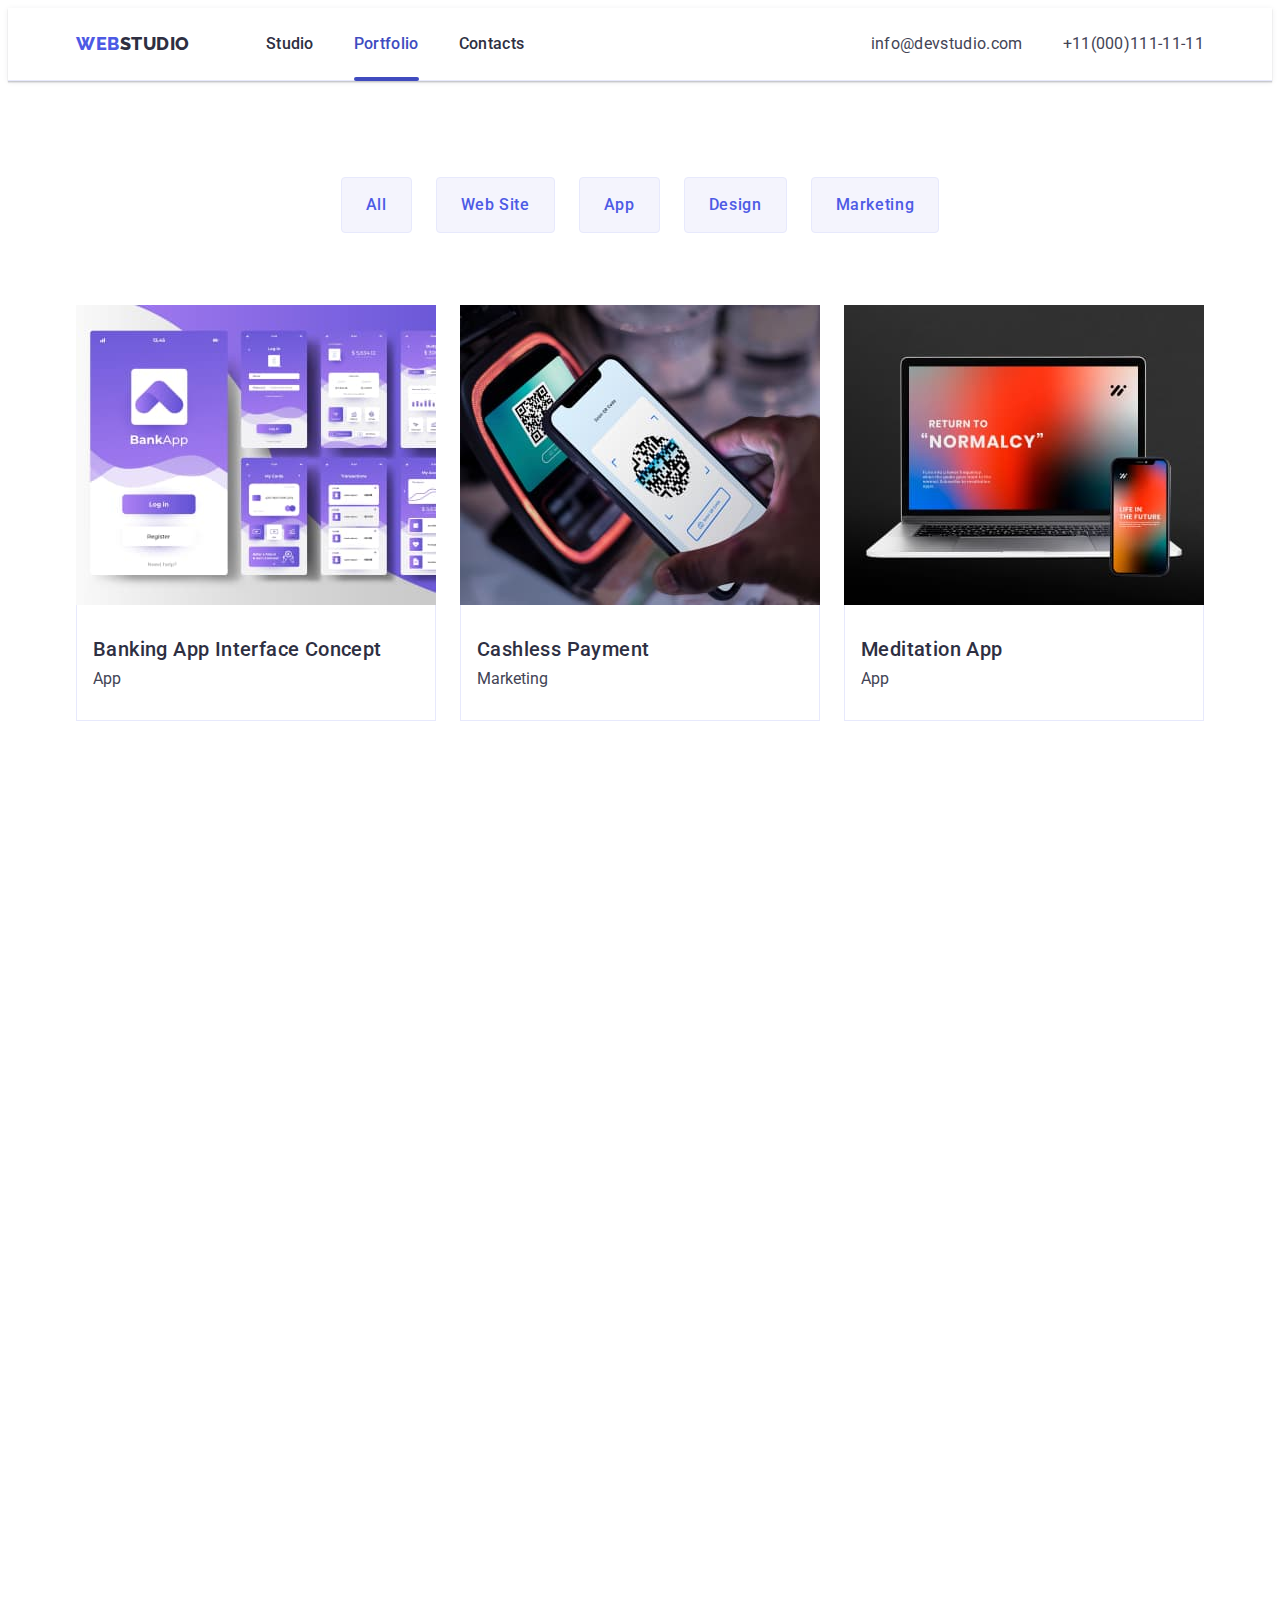
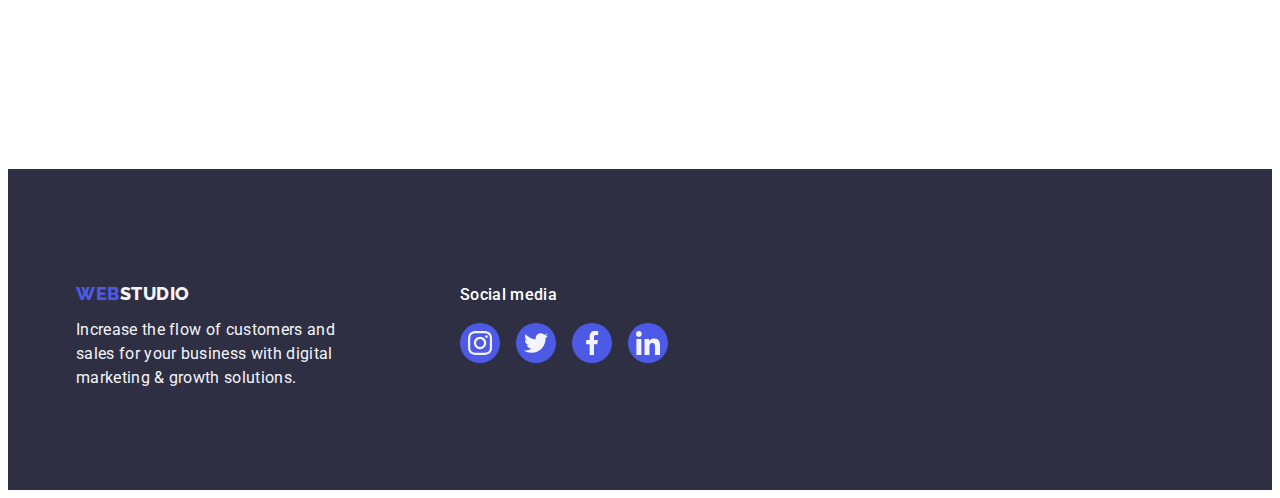
==== portfolio.html @ bbd8b568 "Commit goit-markup-hw-06 repo init" ====
<!DOCTYPE html>
<html lang="en">

<head>
    <meta charset="UTF-8">
    <meta http-equiv="X-UA-Compatible" content="IE=edge">
    <meta name="viewport" content="width=device-width, initial-scale=1.0">
    <title>Portfolio</title>
    <link rel="stylesheet" href="https://cdnjs.cloudflare.com/ajax/libs/animate.css/4.1.1/animate.min.css"
        integrity="sha512-c42qTSw/wPZ3/5LBzD+Bw5f7bSF2oxou6wEb+I/lqeaKV5FDIfMvvRp772y4jcJLKuGUOpbJMdg/BTl50fJYAw=="
        crossorigin="anonymous" referrerpolicy="no-referrer" />
    <link rel="stylesheet" href="https://cdnjs.cloudflare.com/ajax/libs/modern-normalize/2.0.0/modern-normalize.min.css"
        integrity="sha512-4xo8blKMVCiXpTaLzQSLSw3KFOVPWhm/TRtuPVc4WG6kUgjH6J03IBuG7JZPkcWMxJ5huwaBpOpnwYElP/m6wg=="
        crossorigin="anonymous" referrerpolicy="no-referrer" />
    <link rel="stylesheet" href="./css/styles.css">
    <link rel="preconnect" href="https://fonts.googleapis.com">
    <link rel="preconnect" href="https://fonts.gstatic.com" crossorigin>
    <link href="https://fonts.googleapis.com/css2?family=Raleway:wght@800&family=Roboto:wght@400;500;700&display=swap"
        rel="stylesheet">
    <link rel="stylesheet" href="https://unpkg.com/aos@next/dist/aos.css" />
</head>

<body>

    <!-- !=============================== 
        HEADER
    !----------------------------------->
    <header class="header">

        <!-- DIV: Flex container 
        todo !-------------------------------->
        <div class="container header-container">

            <!-- LIST: Navigation -->
            <nav class="nav">

                <!-- ? Logo _> Brand -->
                <a class="nav-logo link" href="./index.html" target="_blank" title="WebStudio"><span
                        class="logo animate__animated animate__zoomInLeft">Web</span>Studio</a>

                <!-- ? Pagination list -->
                <ul class="nav-list list">

                    <li class="nav-item"><a class="nav-link link" href="./index.html" target="blank"
                            title="Studio">Studio</a>
                    </li>

                    <li class="nav-item"><a class="nav-link link current" href="./portfolio.html" target="_blank"
                            title="Portfolio">Portfolio</a>
                    </li>

                    <li class="nav-item"><a class="nav-link link" href="./contacts.html" target="_blank"
                            title="Contacts">Contacts</a>
                    </li>
                </ul>

            </nav>

            <!-- LIST: Address -->
            <address class="address">
                <ul class="address-list list">

                    <li class="address-item"><a class="address-link link" href="mailto:info@devstudio.com"
                            title="Email">info@devstudio.com</a>
                    </li>

                    <li class="address-item"><a class="address-link link" href="tel:+110001111111"
                            title="Phone number">+11(000)111-11-11</a>
                    </li>
                </ul>
            </address>

        </div>

    </header>

    <!-- !===============================
        MAIN
    !----------------------------------->
    <main class="main">

        <!-- SECTION: Projects -->
        <section class="section projects">

            <!-- DIV: Flex container  
            todo: !------------------------------->
            <div class="projects-container container">

                <h1 class="projects-title visually-hidden">Projects</h1>

                <!-- LIST: Buttons list -->
                <ul class="projects-btn-list list">

                    <!-- ITEM: Button -->
                    <li class="projects-item-btn">
                        <button class="projects-btn btn" type="button"><span>All</span></button>
                    </li>

                    <!-- ITEM: Button -->
                    <li class="projects-item-btn">
                        <button class="projects-btn btn" type="button"><span>Web Site</span></button>
                    </li>

                    <!-- ITEM: Button -->
                    <li class="projects-item-btn">
                        <button class="projects-btn btn" type="button"><span>App</span></button>
                    </li>

                    <!-- ITEM: Button -->
                    <li class="projects-item-btn">
                        <button class="projects-btn btn" type="button"><span>Design</span></button>
                    </li>

                    <!-- ITEM: Button -->
                    <li class="projects-item-btn">
                        <button class="projects-btn btn" type="button"><span>Marketing</span></button>
                    </li>
                </ul>

                <!-- LIST: Cards list -->
                <ul class="projects-list list">
                    <!-- ITEM: Card -->
                    <li class="projects-list-item" data-aos="zoom-in">
                        <a class="projects-item-link link" href="">
                            <div class="projects-cover-wrap">
                                <img class="projects-cover-img" src="./images/porfolio/porfolio-img-1.jpg"
                                    alt="Examples of app pages" width="360" height="360">
                                <p class="projects-cover-text">14 Stylish and User-Friendly App Design Concepts ·
                                    Task
                                    Manager App · Calorie Tracker App · Exotic Fruit Ecommerce App · Cloud Storage
                                    App
                                </p>
                            </div>
                            <div class="projects-item-desc">
                                <h2 class="projects-item-title">Banking App Interface Concept</h2>
                                <p class="projects-item-text item-text">App</p>
                            </div>
                        </a>
                    </li>
                    <!-- ITEM: Card -->
                    <li class="projects-list-item" data-aos="zoom-in">
                        <a class="projects-item-link link" href="">
                            <div class="projects-cover-wrap">
                                <img class="projects-cover-img" src="./images/porfolio/porfolio-img-2.jpg"
                                    alt="Smartphone scans the QR-code" width="360" height="360">
                                <p class="projects-cover-text">14 Stylish and User-Friendly App Design Concepts · Task
                                    Manager App · Calorie Tracker App · Exotic Fruit Ecommerce App · Cloud Storage App
                                </p>
                            </div>
                            <div class="projects-item-desc">
                                <h2 class="projects-item-title">Cashless Payment</h2>
                                <p class="projects-item-text">Marketing</p>
                            </div>
                        </a>
                    </li>
                    <!-- ITEM: Card -->
                    <li class="projects-list-item" data-aos="zoom-in">
                        <a class="projects-item-link link" href="">
                            <div class="projects-cover-wrap">
                                <img class="projects-cover-img" src="./images/porfolio/porfolio-img-3.jpg"
                                    alt="Laptop and smartphone in the front" width="360" height="360">
                                <p class="projects-cover-text">14 Stylish and User-Friendly App Design Concepts · Task
                                    Manager App · Calorie Tracker App · Exotic Fruit Ecommerce App · Cloud Storage App
                                </p>
                            </div>
                            <div class="projects-item-desc">
                                <h2 class="projects-item-title">Meditation App</h2>
                                <p class="projects-item-text">App</p>
                            </div>
                        </a>
                    </li>
                    <!-- ITEM: Card -->
                    <li class="projects-list-item" data-aos="zoom-in">
                        <a class="projects-item-link link" href="">
                            <div class="projects-cover-wrap">
                                <img class="projects-cover-img" src="./images/porfolio/porfolio-img-4.jpg"
                                    alt="Man driving a taxi" width="360" height="360">
                                <p class="projects-cover-text">14 Stylish and User-Friendly App Design Concepts · Task
                                    Manager App · Calorie Tracker App · Exotic Fruit Ecommerce App · Cloud Storage App
                                </p>
                            </div>
                            <div class="projects-item-desc">
                                <h2 class="projects-item-title">Taxi Service</h2>
                                <p class="projects-item-text">Marketing</p>
                            </div>
                        </a>
                    </li>
                    <!-- ITEM: Card -->
                    <li class="projects-list-item" data-aos="zoom-in">
                        <a class="projects-item-link link" href="">
                            <div class="projects-cover-wrap">
                                <img class="projects-cover-img" src="./images/porfolio/porfolio-img-5.jpg"
                                    alt="Screen Illustrations from smartphone" width="360" height="360">
                                <p class="projects-cover-text">14 Stylish and User-Friendly App Design Concepts · Task
                                    Manager App · Calorie Tracker App · Exotic Fruit Ecommerce App · Cloud Storage App
                                </p>
                            </div>
                            <div class="projects-item-desc">
                                <h2 class="projects-item-title">Screen Illustrations</h2>
                                <p class="projects-item-text">Design</p>
                            </div>
                        </a>
                    </li>
                    <!-- ITEM: Card -->
                    <li class="projects-list-item" data-aos="zoom-in">
                        <a class="projects-item-link link" href="">
                            <div class="projects-cover-wrap">
                                <img class="projects-cover-img" src="./images/porfolio/porfolio-img-6.jpg"
                                    alt="Woman look at the smartphone" width="360" height="360">
                                <p class="projects-cover-text">14 Stylish and User-Friendly App Design Concepts · Task
                                    Manager App · Calorie Tracker App · Exotic Fruit Ecommerce App · Cloud Storage App
                                </p>
                            </div>
                            <div class="projects-item-desc">
                                <h2 class="projects-item-title">Online Courses</h2>
                                <p class="projects-item-text">Marketing</p>
                            </div>
                        </a>
                    </li>
                    <!-- ITEM: Card -->
                    <li class="projects-list-item" data-aos="zoom-in">
                        <a class="projects-item-link link" href="">
                            <div class="projects-cover-wrap">
                                <img class="projects-cover-img" src="./images/porfolio/porfolio-img-7.jpg"
                                    alt="Instagram stories pages" width="360" height="360">
                                <p class="projects-cover-text">14 Stylish and User-Friendly App Design Concepts · Task
                                    Manager App · Calorie Tracker App · Exotic Fruit Ecommerce App · Cloud Storage App
                                </p>
                            </div>
                            <div class="projects-item-desc">
                                <h2 class="projects-item-title">Instagram Stories Concept</h2>
                                <p class="projects-item-text">Design</p>
                            </div>
                        </a>
                    </li>
                    <!-- ITEM: Card -->
                    <li class="projects-list-item" data-aos="zoom-in">
                        <a class="projects-item-link link" href="">
                            <div class="projects-cover-wrap">
                                <img class="projects-cover-img" src="./images/porfolio/porfolio-img-8.jpg"
                                    alt="Woman carries a bag with organic food" width="360" height="360">
                                <p class="projects-cover-text">14 Stylish and User-Friendly App Design Concepts · Task
                                    Manager App · Calorie Tracker App · Exotic Fruit Ecommerce App · Cloud Storage App
                                </p>
                            </div>
                            <div class="projects-item-desc">
                                <h2 class="projects-item-title">Organic Food</h2>
                                <p class="projects-item-text">Web Site</p>
                            </div>
                        </a>
                    </li>
                    <!-- ITEM: Card -->
                    <li class="projects-list-item" data-aos="zoom-in">
                        <a class="projects-item-link link" href="">
                            <div class="projects-cover-wrap">
                                <img class="projects-cover-img" src="./images/porfolio/porfolio-img-9.jpg"
                                    alt="Barista prepares cup of coffee" width="360" height="360">
                                <p class="projects-cover-text">14 Stylish and User-Friendly App Design Concepts · Task
                                    Manager App · Calorie Tracker App · Exotic Fruit Ecommerce App · Cloud Storage App
                                </p>
                            </div>
                            <div class="projects-item-desc">
                                <h2 class="projects-item-title">Fresh Coffee</h2>
                                <p class="projects-item-text">Web Site</p>
                            </div>
                        </a>
                    </li>
                </ul>
            </div>
        </section>

    </main>

    <!-- !===============================
        FOOTER
    !----------------------------------->
    <footer class="footer">

        <!-- DIV: Flex container 
        todo !-------------------------------->
        <div class="container footer-container">

            <div class="footer-slogan">

                <a class="footer-slogan-logo link" href="./index.html" target="_blank" title="WebStudio">
                    <span class="logo">Web</span>Studio
                </a>

                <p class="footer-slogan-text">
                    Increase the flow of customers and sales for your business with digital
                    marketing & growth solutions.
                </p>
            </div>

            <div class="footer-socials">
                <p class="footer-socials-text">Social media</p>

                <!-- LIST: Social Icons list  -->
                <ul class="footer-socials-list list">

                    <!-- ITEM: Social Icon link -->
                    <li class="footer-socials-item">
                        <a href="" class="footer-socials-link link" target="_blank" rel="noopener noreferrer nofollow">
                            <svg class="footer-socials-icon" width="24" height="24">
                                <use href="./images/icons.svg#icon-instagram"></use>
                            </svg>
                        </a>
                    </li>

                    <!-- ITEM: Social Icon link -->
                    <li class="footer-socials-item">
                        <a href="" class="footer-socials-link link" target="_blank" rel="noopener noreferrer nofollow">
                            <svg class="footer-socials-icon" width="24" height="24">
                                <use href="./images/icons.svg#icon-twitter"></use>
                            </svg>
                        </a>
                    </li>

                    <!-- ITEM: Social Icon link -->
                    <li class="footer-socials-item">
                        <a href="" class="footer-socials-link link" target="_blank" rel="noopener noreferrer nofollow">
                            <svg class="footer-socials-icon" width="24" height="24">
                                <use href="./images/icons.svg#icon-facebook"></use>
                            </svg>
                        </a>
                    </li>

                    <!-- ITEM: Social Icon link -->
                    <li class="footer-socials-item">
                        <a href="" class="footer-socials-link link" target="_blank" rel="noopener noreferrer nofollow">
                            <svg class="footer-socials-icon" width="24" height="24">
                                <use href="./images/icons.svg#icon-linkedin"></use>
                            </svg>
                        </a>
                    </li>
                </ul>
            </div>

        </div>

    </footer>

    <script src="https://unpkg.com/aos@next/dist/aos.js"></script>
    <script>
        AOS.init({
            mirror: true
        });
    </script>
</body>

</html>
---- css/styles.css ----
:root {
  /* ? +++++++++++++++++++++++++++++
     ! CUSTOM PROPERTIES
    ? ++++++++++++++++++++++++++++ */

  /* ? ITEM: 
  /* ! logo color  */
  --brand-logo-color: #4d5ae5;

  /* todo:
  /** headings, text & link colors  */
  --c-body-text: #434455;
  --c-header-text: #2e2f42;
  --c-footer-slogan-text: #f4f4fd;
  --c-main-titles: #fff;
  --c-headings: #2e2f42;
  --c-links: #2e2f42;
  --c-links-hov: #404bbf;
  --c-team-soc-link: #fff;
  --c-team-soc-icon: #f4f4fd;
  --c-footer-social-link: #f4f4fd;
  --c-customers-link: #8E8F99;
  --c-customers-link-hov: #404bbf;
  --c-projects-cover-text: #f4f4fd;

  /*  todo:
  /** backgroud colors  */
  --c-backdrop-bg: rgba(46, 47, 66, 0.4);
  --c-modal-box-bg: #fcfcfc;
  --c-hero-bg: #2e2f42;
  --c-footer-bg: #2e2f42;
  --c-features-item-img-bg: #f4f4fd;
  --c-team-bg: #f4f4fd;
  --c-team-item-bg: #fff;
  --c-team-item-link-bg-hov: #404bbf;
  --c-team-soc-link-bg: #4d5ae5;
  --c-footer-social-link-bg: #4d5ae5;
  --c-footer-social-link-bg-hov: #31d0aa;
  --c-portfolio-projects-item-bg: #fff;
  --c-projects-cover-text-bg: #4d5ae5;

  /*  todo:
  /** button colors : text, bg & borders */
  --c-close-btn-icon: #2e2f42;
  --c-close-btn-icon-hov: #fff;
  --c-modal-close-btn-bg: #e7e9fc;
  --c-modal-close-btn-bg-hov: #404bbf;
  --c-header-border: #e7e9fc;
  --c-main-btn-font: #fff;
  --c-about-item-border: #E7E9FC;
  --c-customers-item-border: #8E8F99;
  --c-customers-link-border-hov: #404bbf;
  --c-studio-btn-bg: #4d5ae5;
  --c-studio-btn-bg-hov: #404bbf;
  --c-portfolio-btn-font: #4d5ae5;
  --c-portfolio-btn-bg: #f4f4fd;
  --c-portfolio-btn-bg-hov: #404bbf;
  --c-portfolio-item-border: #e7e9fc;
}

/* ? ++++++++++++++++++++++++++++
   ! COMMON PROPERTIES
  ? ++++++++++++++++++++++++++++ */

body {
  font-family: "Roboto", sans-serif;
  color: var(--c-body-text);
}

/* todo: reset default browser styles
? smth like normalize.css */
*,
*::before,
*::after {
  box-sizing: border-box;
}

p,
h1,
h2,
h3,
h4,
h5,
h6 {
  margin: 0;
}

ul,
ol {
  padding: 0;
  margin: 0;
}

img {
  display: block;
  height: auto;
  max-width: 100%;
}

.list {
  list-style: none;
}

.link {
  text-decoration: none;
}

/* todo: to hide title elements
? css trick */
.visually-hidden {
  position: absolute;
  width: 1px;
  height: 1px;
  padding: 0;
  margin: -1px;
  overflow: hidden;
  clip: rect(0 0 0 0);
  white-space: nowrap;
  border: 0;
  clip-path: inset(100%);
}

.section {
  padding: 120px 0;
}

.container {
  display: flex;
  width: 1158px;
  padding: 0 15px;
  margin: 0 auto;
  justify-content: center;
}

.logo {
  display: inline-block;
  color: var(--brand-logo-color);
}

.btn {
  height: 56px;
  min-width: 169px;
  padding: 16px 32px;
  font-family: inherit;
  font-size: 16px;
  font-weight: 500;
  line-height: 1.5;
  letter-spacing: 0.04em;
  cursor: pointer;
  border-radius: 4px;
}

/* todo: titels
! refact [those classes have got the same properties] */
.features-item-title,
.team-item-title,
.projects-item-title {
  margin-bottom: 8px;
  font-size: 20px;
  font-weight: 500;
  line-height: 1.2;
  letter-spacing: 0.02em;
  color: var(--c-headings);
}

/* todo: link & text
! refact [those classes have got the same properties] */
.nav-link,
.address-link,
.features-item-text,
.team-item-text,
.projects-cover-text,
.project-item-text,
.footer-slogan-text,
.footer-socials-text {
  font-size: 16px;
  line-height: 1.5;
  letter-spacing: 0.02em;
}

/* ! +++++++++++++++++++++++++++++
    HEADER: STUDIO Page
  ! ++++++++++++++++++++++++++++ */

.header {
  border-bottom: 1px solid var(--c-header-border);
  box-shadow:
    0px 2px 1px rgba(46, 47, 66, 0.08),
    0px 1px 1px rgba(46, 47, 66, 0.16),
    0px 1px 6px rgba(46, 47, 66, 0.08);
}

.header-container {
  display: flex;
  align-items: center;
  justify-content: space-between;
}

/* LIST: Navigation */

.nav {
  display: flex;
  align-items: center;
}

/* todo: logo
! refact [.footer-slogan-text has the same properies] */
.nav-logo,
.footer-slogan-logo {
  display: block;
  padding: 24px 0;
  font-family: "Raleway";
  font-size: 18px;
  font-weight: 800;
  line-height: 1.17px;
  letter-spacing: 0.03em;
  text-transform: uppercase;
}

.nav-logo {
  margin-right: 76px;
  color: var(--c-header-text);
}

.nav-list {
  display: flex;
  gap: 40px;
}

.nav-link {
  position: relative;
  display: block;
  padding: 24px 0;
  font-weight: 500;
  color: var(--c-links);
  transition: color 250ms cubic-bezier(0.4, 0, 0.2, 1);
}

.nav-link::after {
  position: absolute;
  bottom: 0;
  bottom: -1px;
  left: 0;
  width: 100%;
  height: 4px;
  background-color: var(--c-links-hov);
  border-radius: 2px;
  content: "";
  opacity: 0;
}

.nav-link.current::after {
  opacity: 1;
  animation: enphasisDropDown 250ms ease-in-out;
}

.nav-link.current:hover::after,
.nav-link.current:focus::after {
  opacity: 1;
}

.nav-link:hover,
.nav-link:focus,
.nav-link.current {
  color: var(--c-links-hov);
}

@keyframes enphasisDropDown {
  0% {
    opacity: 0;
    transform: translateY(-24px) scale(0);
  }

  33% {
    opacity: 0.33;
    transform: translateY(-16px) scale(.25);
  }

  66% {
    opacity: 0.66;
    transform: translateY(-8px) scale(.75);
  }

  100% {
    transform: translateY(0) scale(1);
  }
}

/* LIST: Address */

.address {
  margin-left: auto;
}

.address-list {
  display: flex;
  font-style: normal;
  gap: 40px;
}

.address-link {
  display: block;
  padding: 24px 0;
  color: var(--c-body-text);
  transition: color 250ms cubic-bezier(0.4, 0, 0.2, 1);
}

.address-link[title="Email"]:hover,
.address-link[title="Email"]:focus {
  color: var(--c-links-hov);
}

/* ! +++++++++++++++++++++++++++++
    MAIN: STUDIO Page
  ! ++++++++++++++++++++++++++++ */

/* SECTION: Hero */

.hero {
  max-width: 1440px;
  padding: 188px 0;
  margin: 0 auto;
  background-color: var(--c-hero-bg);
  background-image:
    linear-gradient(rgba(46, 47, 66, 0.7), rgba(46, 47, 66, 0.7)),
    url(../images/studio/hero-bg.jpg);
  background-position: center;
  background-repeat: no-repeat;
  background-size: cover;
}

.hero-container {
  display: flex;
  align-items: center;
  flex-direction: column;
}

.hero-title {
  max-width: 496px;
  margin-bottom: 48px;
  font-size: 56px;
  font-weight: 700;
  line-height: 1.07;
  letter-spacing: 0.02em;
  color: var(--c-main-titles);
}

.hero-btn {
  color: var(--c-main-btn-font);
  background-color: var(--c-studio-btn-bg);
  border: none;
  box-shadow: 0 4px 4px rgba(0, 0, 0, 0.15);
  transition: background-color 250ms cubic-bezier(0.4, 0, 0.2, 1);
}

.hero-btn:hover,
.hero-btn:focus {
  background-color: var(--c-studio-btn-bg-hov);
}

/* SECTION: Features */

.features-list {
  display: flex;
  gap: 24px;
}

.features-item {
  width: calc((100% - 3 * 24px) / 4);
}

.features-item-img {
  display: flex;
  height: 112px;
  margin-bottom: 8px;
  background-color: var(--c-features-item-img-bg);
  border-radius: 4px;
  justify-content: center;
  align-items: center;
}

.features-item-icon {
  width: auto;
  height: auto;
}

/* SECTION: About */

.about {
  padding-top: 0;
}

.about-container {
  display: flex;
  flex-direction: column;
}

/* todo: refact
! [.team-title has the same properies] */

.about-item {
  border: 1px solid var(--c-about-item-border);
}

.about-title,
.team-title {
  margin-bottom: 72px;
  font-size: 36px;
  line-height: 1.11;
  letter-spacing: 0.02em;
  color: var(--c-headings);
  text-align: center;
  text-transform: capitalize;
}

.about-list {
  display: flex;
  gap: 24px;
}

/* SECTION Team */

.team {
  background-color: var(--c-team-bg);
}

.team-container {
  display: flex;
  flex-direction: column;
  flex-wrap: nowrap;
}

.team-list {
  display: flex;
  flex-direction: row;
  gap: 24px;
}

.team-item {
  width: calc((100% - 3 * 24px) / 4);
  text-align: center;
  background-color: var(--c-team-item-bg);
  border-radius: 0 0 4px 4px;
  box-shadow:
    0px 1px 6px rgba(46, 47, 66, 0.08),
    0px 1px 1px rgba(46, 47, 66, 0.16),
    0px 2px 1px rgba(46, 47, 66, 0.08);
  transition: box-shadow 250ms cubic-bezier(0.4, 0, 0.2, 1);
}

.team-item-desc {
  padding: 32px 16px;
}

.team-item-text {
  margin-bottom: 8px;
}

.team-soc-list {
  display: flex;
  gap: 24px;
  justify-content: center;
}

.team-soc-item {
  width: 40px;
  height: 40px;
}

.team-soc-link {
  display: flex;
  width: 100%;
  height: 100%;
  color: var(--c-team-soc-link);
  background-color: var(--c-team-soc-link-bg);
  border-radius: 50%;
  transition: background-color 250ms cubic-bezier(0.4, 0, 0.2, 1);
  align-items: center;
  justify-content: center;
}

.team-item:hover {
  box-shadow:
    0 2px 2px rgba(0, 0, 0, 0.034),
    0 7px 5px rgba(0, 0, 0, 0.048),
    0 12px 10px rgba(0, 0, 0, 0.06),
    0 22px 18px rgba(0, 0, 0, 0.072);
  transition: box-shadow 250ms cubic-bezier(0.4, 0, 0.2, 1);
}

.team-item:hover .team-soc-link {
  background-color: var(--c-team-item-link-bg-hov);
}

.team-soc-link:focus {
  background-color: var(--c-team-item-link-bg-hov);
}

.team-soc-icon {
  transition: transform 250ms cubic-bezier(0.4, 0, 0.2, 1);
  fill: var(--c-team-soc-icon);
}

.team-soc-link:hover .team-soc-icon {
  transform: scale(1.38);
}

/* SECTION Customers */

.customers-container {
  display: flex;
  flex-direction: column;
  flex-wrap: nowrap;
}

.customers-title {
  margin-bottom: 72px;
  font-size: 36px;
  line-height: 1.11;
  letter-spacing: 0.02em;
  color: var(--c-header-text);
  text-align: center;
  text-transform: capitalize;
}

.customers-list {
  display: flex;
  flex-direction: row;
  gap: 24px;
  justify-content: center;
}

.customers-item {
  width: calc((100% - 120px) / 6);
  height: 88px;
}

.customers-link {
  display: flex;
  width: 100%;
  height: 100%;
  padding: 16px 32px;
  color: var(--c-customers-link);
  border: 1px solid var(--c-customers-item-border);
  border-radius: 4px;
  transition:
    color 250ms cubic-bezier(0.4, 0, 0.2, 1),
    border-color 250ms cubic-bezier(0.4, 0, 0.2, 1);
  align-items: center;
  justify-content: center;
}

.customers-link {
  transition: transform 250ms cubic-bezier(0.4, 0, 0.2, 1);
}

.customers-link:hover,
.customers-link:focus {
  color: var(--c-customers-link-hov);
  border-color: var(--c-customers-link-border-hov);
  transform: scale(1.23);
}

.customers-link-icon {
  transition: fill 250ms cubic-bezier(0.4, 0, 0.2, 1);
  fill: currentColor;
}

.customers-link:hover .customers-link-icon,
.customers-link:focus .customers-link-icon {
  fill: currentColor;
}

/* ! +++++++++++++++++++++++++++++
    FOOTER: STUDIO Page
  ! ++++++++++++++++++++++++++++ */

.footer {
  padding: 100px 0;
  background-color: var(--c-footer-bg);
}

.footer-slogan {
  margin-right: 120px;
}

.footer-container {
  display: flex;
  flex-direction: row;
  justify-content: flex-start;
  flex-wrap: nowrap;
  align-content: flex-start;
  align-items: baseline;
}

.footer-slogan-logo,
.footer-slogan-text {
  color: var(--c-footer-slogan-text);
}

.footer-slogan-text {
  display: inline-block;
}

.footer-slogan-text {
  max-width: 264px;
}

.footer-socials {
  display: flex;
  flex-direction: column;
}

.footer-socials-text {
  margin-bottom: 16px;
  font-weight: 500;
  color: var(--c-main-titles);
}

.footer-socials-list {
  display: flex;
  flex-direction: row;
  gap: 16px;
}

.footer-socials-item {
  width: 40px;
  height: 40px;
}

.footer-socials-link {
  display: flex;
  width: 100%;
  height: 100%;
  color: var(--c-footer-socials-link);
  background-color: var(--c-footer-social-link-bg);
  border-radius: 50%;
  transition: background-color 250ms cubic-bezier(0.4, 0, 0.2, 1);
  align-items: center;
  justify-content: center;
}

.footer-socials-icon {
  transition: transform 250ms cubic-bezier(0.4, 0, 0.2, 1);
  fill: var(--c-footer-social-link);
}

.footer-socials-link:hover,
.footer-socials-link:focus {
  background-color: var(--c-footer-social-link-bg-hov);
}

.footer-socials-link:hover .footer-socials-icon {
  transform: scale(.8);
}

/* ! +++++++++++++++++++++++++++++
    MAIN: PORTFOLIO Page
  ! +++++++++++++++++++++++++++++ */

/* SECTION Projects */

.projects {
  padding-top: 96px;
}

.projects-container {
  flex-direction: column;
}

/* LIST: Buttons */

.projects-btn-list {
  display: flex;
  margin-bottom: 72px;
  gap: 24px;
  justify-content: center;
}

.projects-btn {
  position: relative;
  min-width: auto;
  padding: 12px 24px;
  color: var(--c-portfolio-btn-font);
  background-color: var(--c-portfolio-btn-bg);
  border: 1px solid var(--c-portfolio-item-border);
  transition:
    color 250ms cubic-bezier(0.4, 0, 0.2, 1),
    background-color 250ms cubic-bezier(0.4, 0, 0.2, 1),
    border-color 250ms cubic-bezier(0.4, 0, 0.2, 1),
    box-shadow 250ms cubic-bezier(0.4, 0, 0.2, 1);
}

.projects-btn span {
  position: relative;
  z-index: 2;
}

.projects-btn::after {
  position: absolute;
  top: 0;
  left: 0;
  width: 0;
  height: 100%;
  background-color: var(--c-portfolio-btn-bg-hov);
  border-radius: 4px;
  content: "";
  transition:
    color 250ms cubic-bezier(0.4, 0, 0.2, 1),
    background-color 250ms cubic-bezier(0.4, 0, 0.2, 1),
    box-shadow 250ms cubic-bezier(0.4, 0, 0.2, 1),
    width 250ms cubic-bezier(0.4, 0, 0.2, 1);
}

.projects-btn:hover,
.projects-btn:focus {
  color: var(--c-main-btn-font);
  background-color: var(--c-portfolio-btn-bg-hov);
  border: 1px solid transparent;
  box-shadow:
    0px 3px 1px rgba(0, 0, 0, 0.1),
    0px 2px 1px rgba(0, 0, 0, 0.08),
    0px 2px 2px rgba(0, 0, 0, 0.12);
}

.projects-btn:hover::after,
.projects-btn:focus::after {
  width: 100%;
  color: var(--c-main-btn-font);
  background-color: var(--c-portfolio-btn-bg-hov);
  border: 1px solid transparent;
  box-shadow:
    0px 3px 1px rgba(0, 0, 0, 0.1),
    0px 2px 1px rgba(0, 0, 0, 0.08),
    0px 2px 2px rgba(0, 0, 0, 0.12);
}

/* LIST: Cards */

.projects-list {
  display: flex;
  column-gap: 24px;
  flex-wrap: wrap;
  row-gap: 48px;
}

.projects-list-item {
  width: calc((100% - 48px) / 3);
}

.projects-item-link {
  display: block;
  color: var(--c-body-text);
  background-color: var(--c-portfolio-projects-item-bg);
  transition: box-shadow 250ms cubic-bezier(0.4, 0, 0.2, 1);
}

.projects-cover-wrap {
  position: relative;
  overflow: hidden;
}

.projects-cover-text {
  position: absolute;
  top: 0;
  display: block;
  height: 100%;
  padding: 40px 32px;
  color: var(--c-projects-cover-text);
  background-color: var(--c-projects-cover-text-bg);
  transform: translateY(100%);
  transition: transform 250ms cubic-bezier(0.4, 0, 0.2, 1);
}

.projects-item-link:hover .projects-cover-text,
.projects-item-link:focus .projects-cover-text {
  transform: translateY(0);
}

.projects-item-link:hover,
.projects-item-link:focus {
  box-shadow:
    0px 1px 6px rgba(46, 47, 66, 0.08),
    0px 1px 1px rgba(46, 47, 66, 0.16),
    0px 2px 1px rgba(46, 47, 66, 0.08);
}

.projects-item-desc {
  padding: 32px 16px;
  color: var(--c-body-text);
  border: 1px solid var(--c-portfolio-item-border);
  border-top: none;
}

/* ? -----------------------------
  MODAL box
  ? ---------------------------- */

.backdrop {
  position: fixed;
  top: 0;
  display: flex;
  width: 100vW;
  height: 100vH;
  cursor: not-allowed;
  background-color: var(--c-backdrop-bg);
  transition:
    opacity 250ms cubic-bezier(0.4, 0, 0.2, 1),
    visibility 250ms cubic-bezier(0.4, 0, 0.2, 1);
}

.is-hidden {
  pointer-events: none;
  opacity: 0;
  visibility: hidden;
}

.modal-box {
  position: absolute;
  top: 50%;
  left: 50%;
  width: 408px;
  min-height: 584px;
  padding: 24px;
  cursor: pointer;
  background-color: var(--c-modal-box-bg);
  border-radius: 4px;
  transform: translate(-50%, -50%) scaleY(1);
  box-shadow:
    0px 1px 1px rgba(0, 0, 0, 0.14),
    0px 1px 3px rgba(0, 0, 0, 0.12),
    0px 2px 1px rgba(0, 0, 0, 0.2);
  transition: transform 250ms cubic-bezier(0.4, 0, 0.2, 1);
}

.backdrop.is-hidden .modal-box {
  transform: translate(-50%, -50%) scaleY(0);
}

.modal-close-btn {
  position: absolute;
  top: 24px;
  right: 24px;
  display: flex;
  width: 24px;
  height: 24px;
  padding: 0;
  cursor: inherit;
  background-color: var(--c-modal-close-btn-bg);
  border: 1px solid rgba(0, 0, 0, 0.1);
  border-radius: 50%;
  transition:
    background-color 250ms cubic-bezier(0.4, 0, 0.2, 1),
    border 250ms cubic-bezier(0.4, 0, 0.2, 1);
  align-items: center;
  justify-content: center;
}

.close-btn-icon {
  width: 8px;
  height: 8px;
  transition: fill 250ms cubic-bezier(0.4, 0, 0.2, 1);
  fill: var(--c-close-btn-icon);
}

.modal-close-btn:hover,
.modal-close-btn:focus {
  background-color: var(--c-modal-close-btn-bg-hov);
  border: none;
}

.modal-close-btn:hover .close-btn-icon,
.modal-close-btn:focus .close-btn-icon {
  fill: var(--c-close-btn-icon-hov);
}
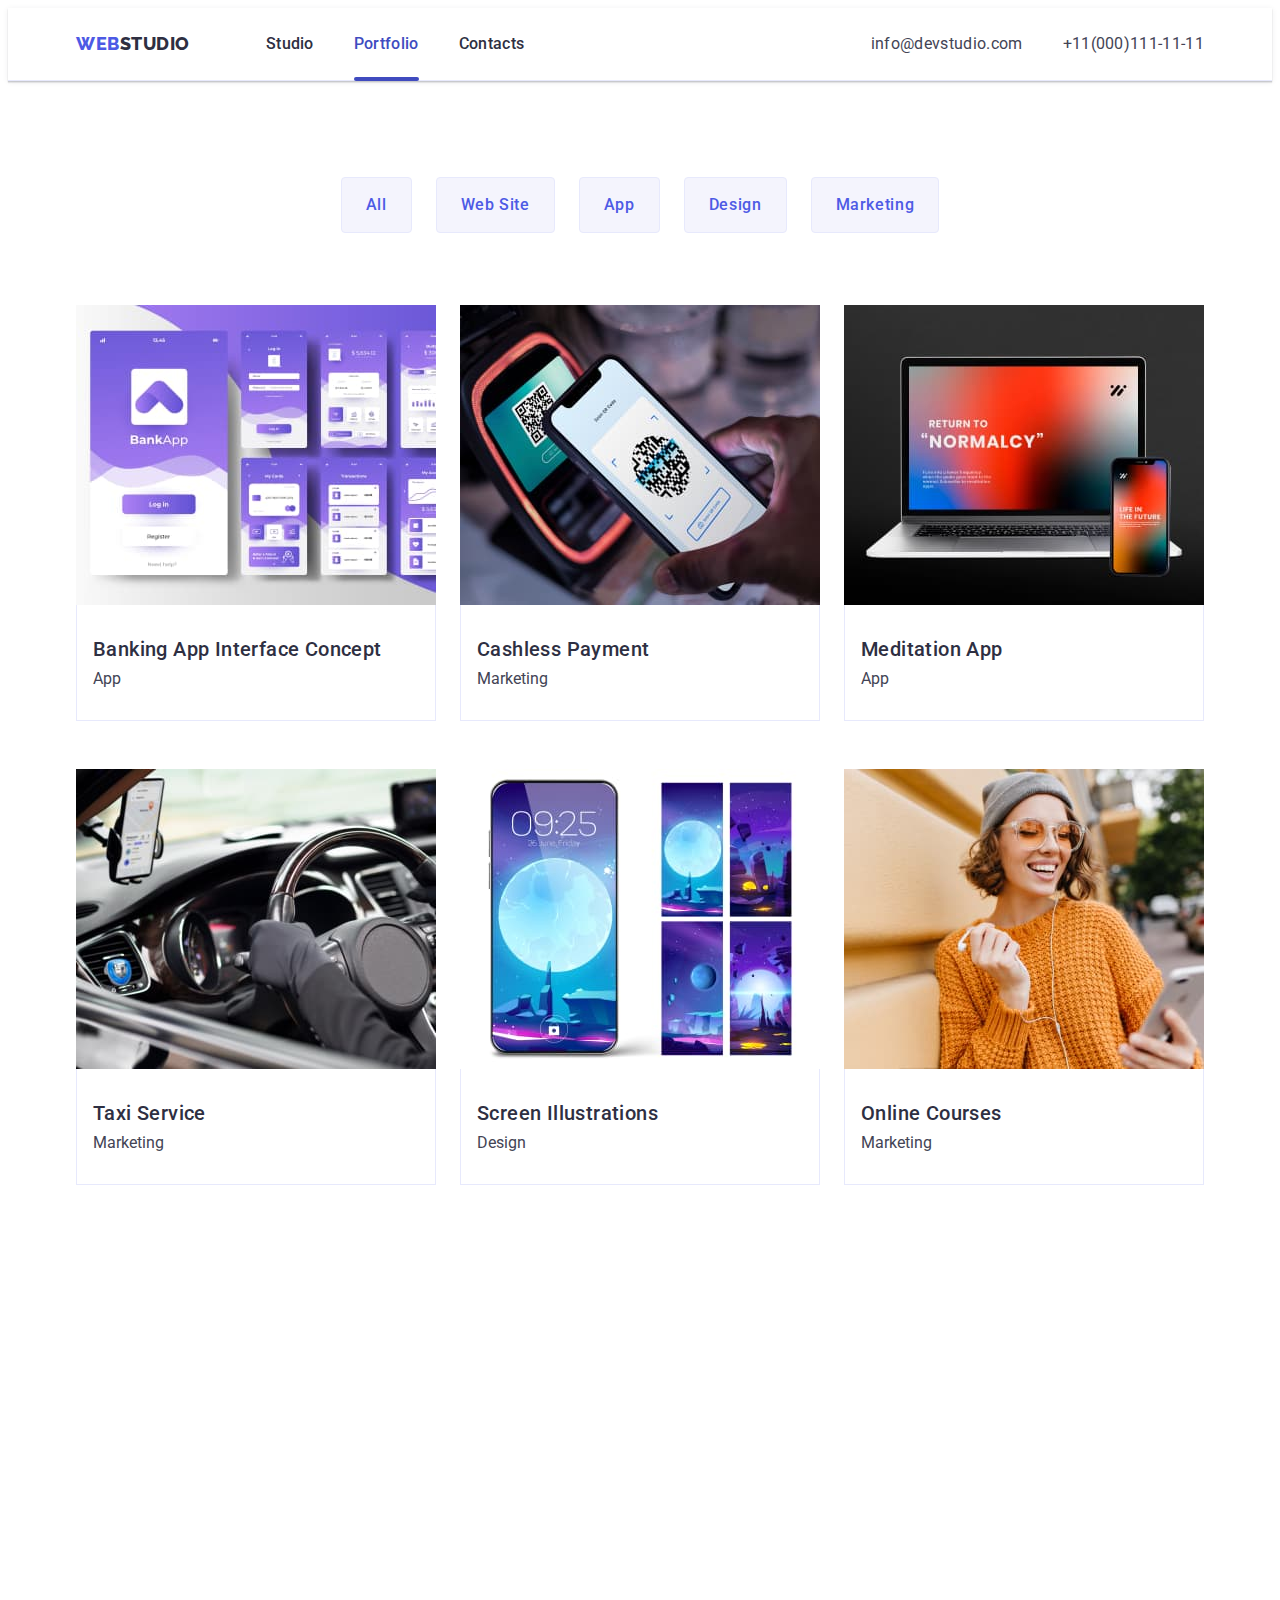
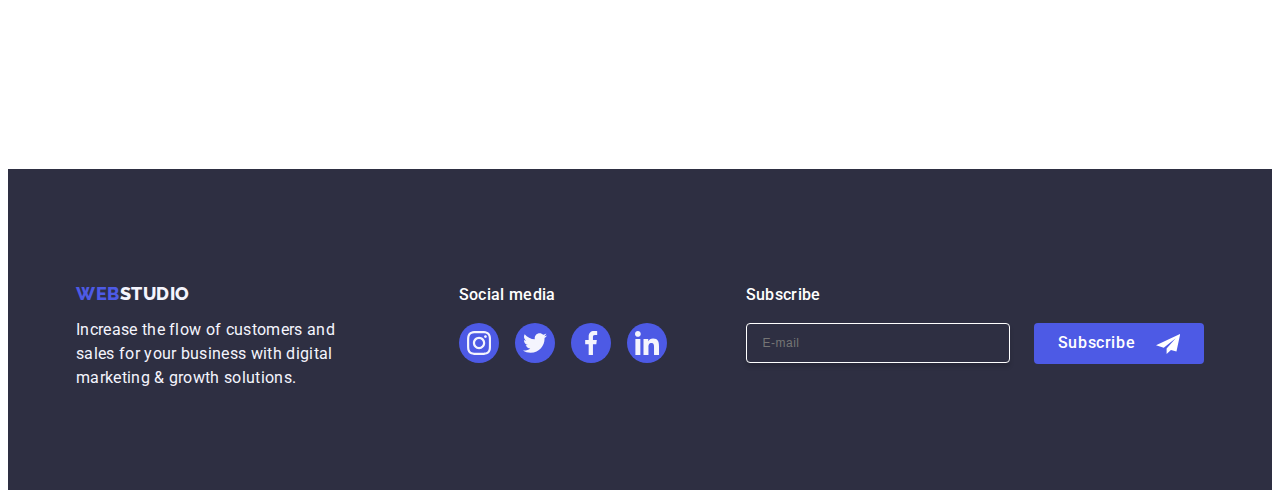
==== commit f042348e: "Commit goit-markup-hw-06 autochecking" ====
--- a/portfolio.html
+++ b/portfolio.html
@@ -293,6 +293,7 @@
             </div>
 
             <div class="footer-socials">
+
                 <p class="footer-socials-text">Social media</p>
 
                 <!-- LIST: Social Icons list  -->
@@ -334,6 +335,29 @@
                         </a>
                     </li>
                 </ul>
+            </div>
+
+            <!-- FORM Modal-->
+            <div class="footer-form-container">
+
+                <p class="footer-form-text">Subscribe</p>
+
+                <form class="footer-form" action="#" method="post">
+
+                    <label class="footer-form-label" for="e-mail">
+                        <input class="footer-form-input" type="email" name="user-email" id="e-mail"
+                            placeholder="E-mail">
+                    </label>
+
+                    <button class="footer-form-btn btn" type="submit">
+                        Subscribe
+                        <svg class="footer-form-icon" width="24" height="24">
+                            <use href="./images/icons.svg#icon-send"></use>
+                        </svg>
+                    </button>
+
+                </form>
+
             </div>
 
         </div>
--- a/css/styles.css
+++ b/css/styles.css
@@ -5,7 +5,11 @@
 
   /* ? ITEM: 
   /* ! logo color  */
-  --brand-logo-color: #4d5ae5;
+  --c-brand-logo: #4d5ae5;
+
+  /* todo:
+  /** transition values */
+  --t-cubic-bezier: cubic-bezier(0.4, 0, 0.2, 1);
 
   /* todo:
   /** headings, text & link colors  */
@@ -68,7 +72,7 @@
 }
 
 /* todo: reset default browser styles
-? smth like normalize.css */
+? smth like reset.css */
 *,
 *::before,
 *::after {
@@ -134,7 +138,7 @@
 
 .logo {
   display: inline-block;
-  color: var(--brand-logo-color);
+  color: var(--c-brand-logo);
 }
 
 .btn {
@@ -172,7 +176,8 @@
 .projects-cover-text,
 .project-item-text,
 .footer-slogan-text,
-.footer-socials-text {
+.footer-socials-text,
+.footer-form-text {
   font-size: 16px;
   line-height: 1.5;
   letter-spacing: 0.02em;
@@ -233,7 +238,7 @@
   padding: 24px 0;
   font-weight: 500;
   color: var(--c-links);
-  transition: color 250ms cubic-bezier(0.4, 0, 0.2, 1);
+  transition: color 250ms var(--t-cubic-bezier);
 }
 
 .nav-link::after {
@@ -302,7 +307,7 @@
   display: block;
   padding: 24px 0;
   color: var(--c-body-text);
-  transition: color 250ms cubic-bezier(0.4, 0, 0.2, 1);
+  transition: color 250ms var(--t-cubic-bezier);
 }
 
 .address-link[title="Email"]:hover,
@@ -350,7 +355,7 @@
   background-color: var(--c-studio-btn-bg);
   border: none;
   box-shadow: 0 4px 4px rgba(0, 0, 0, 0.15);
-  transition: background-color 250ms cubic-bezier(0.4, 0, 0.2, 1);
+  transition: background-color 250ms var(--t-cubic-bezier);
 }
 
 .hero-btn:hover,
@@ -445,7 +450,7 @@
     0px 1px 6px rgba(46, 47, 66, 0.08),
     0px 1px 1px rgba(46, 47, 66, 0.16),
     0px 2px 1px rgba(46, 47, 66, 0.08);
-  transition: box-shadow 250ms cubic-bezier(0.4, 0, 0.2, 1);
+  transition: box-shadow 250ms var(--t-cubic-bezier);
 }
 
 .team-item-desc {
@@ -474,7 +479,7 @@
   color: var(--c-team-soc-link);
   background-color: var(--c-team-soc-link-bg);
   border-radius: 50%;
-  transition: background-color 250ms cubic-bezier(0.4, 0, 0.2, 1);
+  transition: background-color 250ms var(--t-cubic-bezier);
   align-items: center;
   justify-content: center;
 }
@@ -485,7 +490,7 @@
     0 7px 5px rgba(0, 0, 0, 0.048),
     0 12px 10px rgba(0, 0, 0, 0.06),
     0 22px 18px rgba(0, 0, 0, 0.072);
-  transition: box-shadow 250ms cubic-bezier(0.4, 0, 0.2, 1);
+  transition: box-shadow 250ms var(--t-cubic-bezier);
 }
 
 .team-item:hover .team-soc-link {
@@ -497,7 +502,7 @@
 }
 
 .team-soc-icon {
-  transition: transform 250ms cubic-bezier(0.4, 0, 0.2, 1);
+  transition: transform 250ms var(--t-cubic-bezier);
   fill: var(--c-team-soc-icon);
 }
 
@@ -544,14 +549,14 @@
   border: 1px solid var(--c-customers-item-border);
   border-radius: 4px;
   transition:
-    color 250ms cubic-bezier(0.4, 0, 0.2, 1),
-    border-color 250ms cubic-bezier(0.4, 0, 0.2, 1);
+    color 250ms var(--t-cubic-bezier),
+    border-color 250ms var(--t-cubic-bezier);
   align-items: center;
   justify-content: center;
 }
 
 .customers-link {
-  transition: transform 250ms cubic-bezier(0.4, 0, 0.2, 1);
+  transition: transform 250ms var(--t-cubic-bezier);
 }
 
 .customers-link:hover,
@@ -562,7 +567,7 @@
 }
 
 .customers-link-icon {
-  transition: fill 250ms cubic-bezier(0.4, 0, 0.2, 1);
+  transition: fill 250ms var(--t-cubic-bezier);
   fill: currentColor;
 }
 
@@ -581,13 +586,12 @@
 }
 
 .footer-slogan {
-  margin-right: 120px;
+  margin-right: 40px;
 }
 
 .footer-container {
   display: flex;
-  flex-direction: row;
-  justify-content: flex-start;
+  justify-content: space-between;
   flex-wrap: nowrap;
   align-content: flex-start;
   align-items: baseline;
@@ -635,13 +639,13 @@
   color: var(--c-footer-socials-link);
   background-color: var(--c-footer-social-link-bg);
   border-radius: 50%;
-  transition: background-color 250ms cubic-bezier(0.4, 0, 0.2, 1);
+  transition: background-color 250ms var(--t-cubic-bezier);
   align-items: center;
   justify-content: center;
 }
 
 .footer-socials-icon {
-  transition: transform 250ms cubic-bezier(0.4, 0, 0.2, 1);
+  transition: transform 250ms var(--t-cubic-bezier);
   fill: var(--c-footer-social-link);
 }
 
@@ -652,6 +656,60 @@
 
 .footer-socials-link:hover .footer-socials-icon {
   transform: scale(.8);
+}
+
+/* TODO FORM Footer */
+
+.footer-form-text {
+  margin-bottom: 16px;
+  font-weight: 500;
+  color: var(--c-main-titles);
+}
+
+.footer-form {
+  display: flex;
+  flex-direction: row;
+  justify-content: center;
+  align-items: center;
+}
+
+.footer-form-input {
+  width: 264px;
+  height: 40px;
+  padding: 8px 16px;
+  margin-right: 24px;
+  font-size: 12px;
+  line-height: 2;
+  letter-spacing: 0.04em;
+  color: #fff;
+  background-color: transparent;
+  border: 1px solid #FFFFFF;
+  border-radius: 4px;
+  outline: none;
+  box-shadow: 0px 4px 4px rgba(0, 0, 0, 0.15);
+}
+
+.footer-form-btn {
+  height: auto;
+  padding: 8px 24px;
+  color: #fff;
+  cursor: pointer;
+  background-color: #4D5AE5;
+  border: none;
+  transition: background-color 250ms var(--t-cubic-bezier);
+}
+
+.footer-form-icon {
+  width: 24px;
+  height: 24px;
+  margin-left: 16px;
+  vertical-align: middle;
+  fill: #fff;
+}
+
+.footer-form-btn:hover,
+.footer-form-btn:focus {
+  background-color: #404bbf;
 }
 
 /* ! +++++++++++++++++++++++++++++
@@ -685,10 +743,10 @@
   background-color: var(--c-portfolio-btn-bg);
   border: 1px solid var(--c-portfolio-item-border);
   transition:
-    color 250ms cubic-bezier(0.4, 0, 0.2, 1),
-    background-color 250ms cubic-bezier(0.4, 0, 0.2, 1),
-    border-color 250ms cubic-bezier(0.4, 0, 0.2, 1),
-    box-shadow 250ms cubic-bezier(0.4, 0, 0.2, 1);
+    color 250ms var(--t-cubic-bezier),
+    background-color 250ms var(--t-cubic-bezier),
+    border-color 250ms var(--t-cubic-bezier),
+    box-shadow 250ms var(--t-cubic-bezier);
 }
 
 .projects-btn span {
@@ -706,10 +764,10 @@
   border-radius: 4px;
   content: "";
   transition:
-    color 250ms cubic-bezier(0.4, 0, 0.2, 1),
-    background-color 250ms cubic-bezier(0.4, 0, 0.2, 1),
-    box-shadow 250ms cubic-bezier(0.4, 0, 0.2, 1),
-    width 250ms cubic-bezier(0.4, 0, 0.2, 1);
+    color 250ms var(--t-cubic-bezier),
+    background-color 250ms var(--t-cubic-bezier),
+    box-shadow 250ms var(--t-cubic-bezier),
+    width 250ms var(--t-cubic-bezier);
 }
 
 .projects-btn:hover,
@@ -752,7 +810,7 @@
   display: block;
   color: var(--c-body-text);
   background-color: var(--c-portfolio-projects-item-bg);
-  transition: box-shadow 250ms cubic-bezier(0.4, 0, 0.2, 1);
+  transition: box-shadow 250ms var(--t-cubic-bezier);
 }
 
 .projects-cover-wrap {
@@ -769,7 +827,7 @@
   color: var(--c-projects-cover-text);
   background-color: var(--c-projects-cover-text-bg);
   transform: translateY(100%);
-  transition: transform 250ms cubic-bezier(0.4, 0, 0.2, 1);
+  transition: transform 250ms var(--t-cubic-bezier);
 }
 
 .projects-item-link:hover .projects-cover-text,
@@ -805,8 +863,8 @@
   cursor: not-allowed;
   background-color: var(--c-backdrop-bg);
   transition:
-    opacity 250ms cubic-bezier(0.4, 0, 0.2, 1),
-    visibility 250ms cubic-bezier(0.4, 0, 0.2, 1);
+    opacity 250ms var(--t-cubic-bezier),
+    visibility 250ms var(--t-cubic-bezier);
 }
 
 .is-hidden {
@@ -821,7 +879,7 @@
   left: 50%;
   width: 408px;
   min-height: 584px;
-  padding: 24px;
+  padding: 72px 24px 24px 24px;
   cursor: pointer;
   background-color: var(--c-modal-box-bg);
   border-radius: 4px;
@@ -830,11 +888,21 @@
     0px 1px 1px rgba(0, 0, 0, 0.14),
     0px 1px 3px rgba(0, 0, 0, 0.12),
     0px 2px 1px rgba(0, 0, 0, 0.2);
-  transition: transform 250ms cubic-bezier(0.4, 0, 0.2, 1);
+  transition: transform 250ms var(--t-cubic-bezier);
 }
 
 .backdrop.is-hidden .modal-box {
   transform: translate(-50%, -50%) scaleY(0);
+}
+
+.modal-title {
+  margin-bottom: 16px;
+  font-size: 16px;
+  font-weight: 500;
+  line-height: 1.5;
+  letter-spacing: 0.02em;
+  color: var(--c-headings);
+  text-align: center;
 }
 
 .modal-close-btn {
@@ -850,8 +918,8 @@
   border: 1px solid rgba(0, 0, 0, 0.1);
   border-radius: 50%;
   transition:
-    background-color 250ms cubic-bezier(0.4, 0, 0.2, 1),
-    border 250ms cubic-bezier(0.4, 0, 0.2, 1);
+    background-color 250ms var(--t-cubic-bezier),
+    border 250ms var(--t-cubic-bezier);
   align-items: center;
   justify-content: center;
 }
@@ -859,7 +927,7 @@
 .close-btn-icon {
   width: 8px;
   height: 8px;
-  transition: fill 250ms cubic-bezier(0.4, 0, 0.2, 1);
+  transition: fill 250ms var(--t-cubic-bezier);
   fill: var(--c-close-btn-icon);
 }
 
@@ -872,4 +940,145 @@
 .modal-close-btn:hover .close-btn-icon,
 .modal-close-btn:focus .close-btn-icon {
   fill: var(--c-close-btn-icon-hov);
+}
+
+/* TODO FORM Modal */
+
+.modal-form {
+  display: flex;
+  flex-wrap: wrap;
+  justify-content: center;
+  align-items: center;
+}
+
+.modal-form-field {
+  width: 100%;
+  margin-bottom: 8px;
+}
+
+.modal-form-field:nth-child(5) {
+  margin-bottom: 16px;
+}
+
+.modal-form-field:nth-child(6) {
+  margin-bottom: 24px;
+}
+
+.modal-form-field textarea {
+  width: 100%;
+  min-height: 120px;
+  padding: 8px 16px;
+  font-size: 12px;
+  line-height: 1.17;
+  letter-spacing: 0.04em;
+  color: rgba(46, 47, 66, 0.4);
+  border: 1px solid rgba(46, 47, 66, 0.4);
+  border-radius: 4px;
+  outline: none;
+  resize: none;
+}
+
+.modal-form-label {
+  display: inline-block;
+  margin-bottom: 4px;
+  font-size: 12px;
+  line-height: 1.17;
+  letter-spacing: 0.01em;
+  color: #8E8F99;
+}
+
+.modal-form-item {
+  position: relative;
+}
+
+.modal-form-input {
+  width: 100%;
+  height: 40px;
+  padding-left: 38px;
+  margin: 0;
+  border: 1px solid rgba(46, 47, 66, 0.4);
+  border-radius: 4px;
+  outline: none;
+  transition: border 250ms var(--t-cubic-bezier);
+}
+
+.modal-form-field>.modal-form-item input:focus {
+  border: 1px solid #4D5AE5;
+}
+
+.modal-form-input[type="checkbox"] {
+  width: 16px;
+  height: 16px;
+  vertical-align: middle;
+}
+
+.modal-form-label[for="checkbox"] {
+  position: relative;
+  margin-bottom: 0;
+  margin-left: 24px;
+  letter-spacing: 0.04em;
+}
+
+.modal-form-icon {
+  position: absolute;
+  top: 50%;
+  left: 16px;
+  width: 18px;
+  height: 18px;
+  transform: translateY(-50%);
+  transition: fill 250ms var(--t-cubic-bezier);
+  fill: #2E2F42;
+}
+
+.modal-form-field>.modal-form-item input:focus+svg {
+  fill: #4D5AE5;
+}
+
+.modal-form-link {
+  color: #4D5AE5;
+  text-decoration: underline;
+}
+
+.modal-form-checkbox {
+  position: absolute;
+  top: 50%;
+  left: -24px;
+  display: block;
+  width: 16px;
+  height: 16px;
+  cursor: pointer;
+  border: 1px solid rgba(46, 47, 66, 0.4);
+  border-radius: 2px;
+  transform: translateY(-50%);
+  transition:
+    border 250ms var(--t-cubic-bezier),
+    background-color 250ms var(--t-cubic-bezier);
+}
+
+.modal-form-checkbox .modal-form-icon {
+  left: 3px;
+  width: 10px;
+  height: 8px;
+  transition: fill 250ms var(--t-cubic-bezier);
+  fill: transparent;
+}
+
+.modal-form-input[id="checkbox"]:checked+.modal-form-label .modal-form-checkbox,
+.modal-form-input[id="checkbox"]:checked+.modal-form-label .modal-form-icon {
+  background-color: #404BBF;
+  border: none;
+  fill: #F4F4FD;
+}
+
+.modal-form-btn {
+  color: #fff;
+  background-color: #4D5AE5;
+  border: none;
+  box-shadow: 0px 4px 4px rgba(0, 0, 0, 0.15);
+  transition: background-color 250ms var(--t-cubic-bezier);
+}
+
+.modal-form-btn:hover,
+.modal-form-btn:focus {
+  background-color: #404bbf;
 }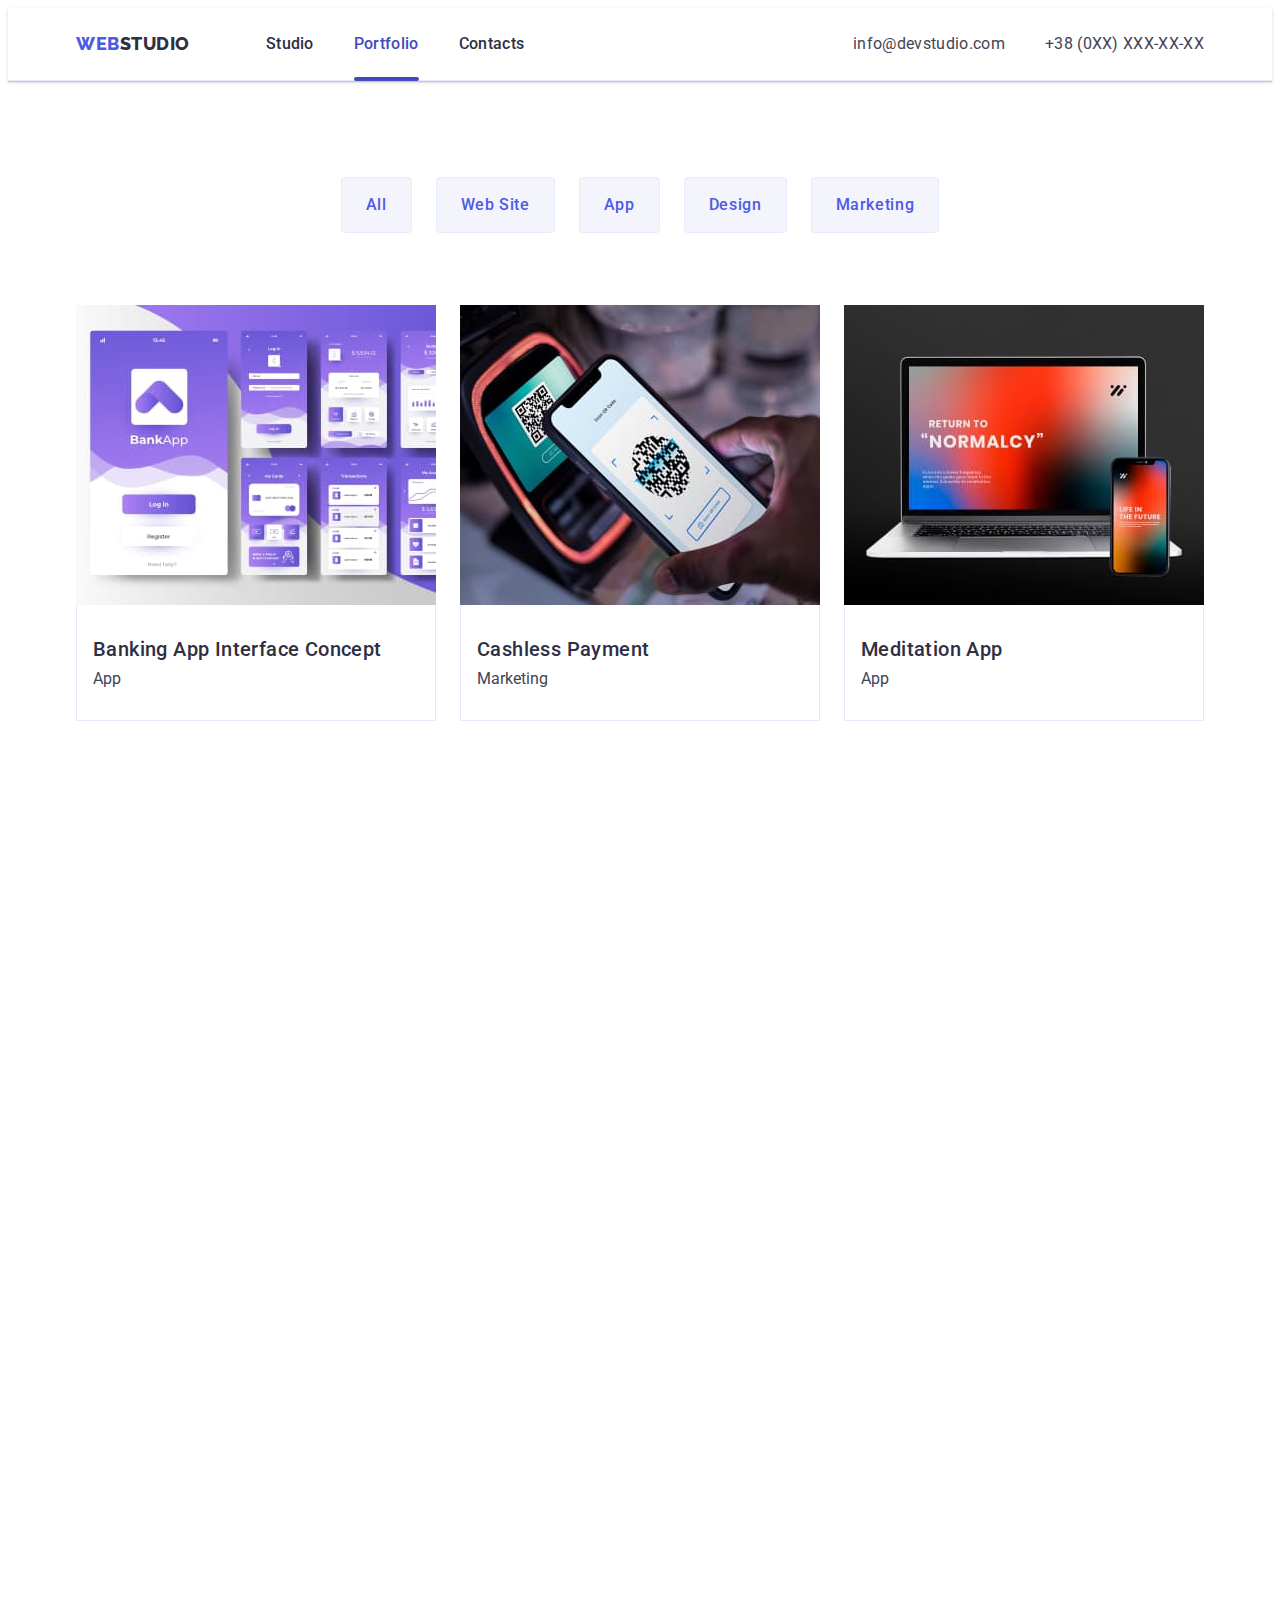
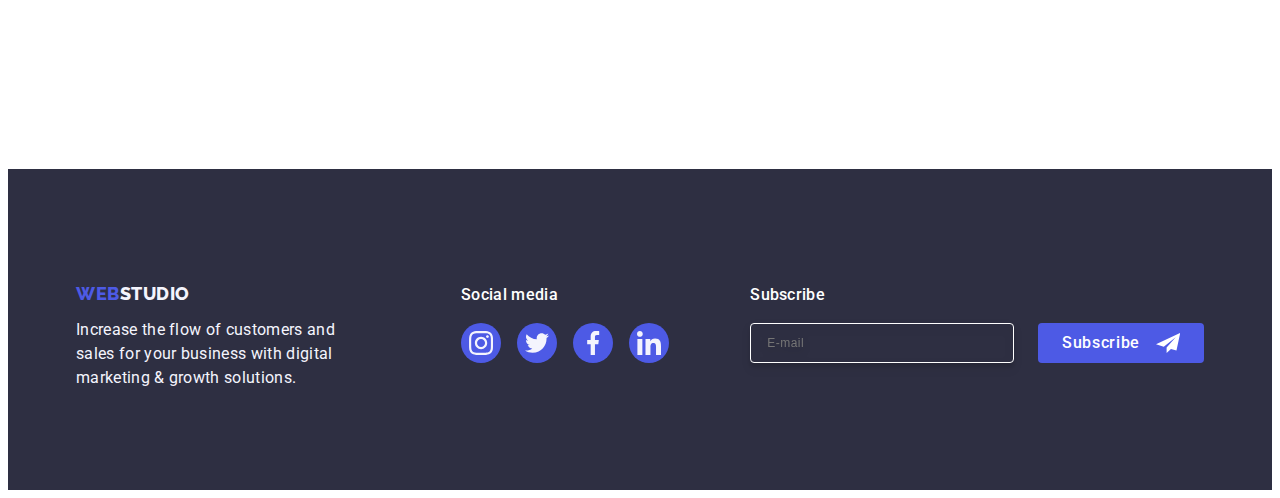
==== commit 118b9a92: "Commit goit-markup-hw-06 autochecking" ====
--- a/portfolio.html
+++ b/portfolio.html
@@ -64,8 +64,8 @@
                             title="Email">info@devstudio.com</a>
                     </li>
 
-                    <li class="address-item"><a class="address-link link" href="tel:+110001111111"
-                            title="Phone number">+11(000)111-11-11</a>
+                    <li class="address-item"><a class="address-link link" href="tel:+380XXXXXXXXX" title="Phone number">
+                            +38 (0XX) XXX-XX-XX</a>
                     </li>
                 </ul>
             </address>
--- a/css/styles.css
+++ b/css/styles.css
@@ -26,6 +26,10 @@
   --c-customers-link: #8E8F99;
   --c-customers-link-hov: #404bbf;
   --c-projects-cover-text: #f4f4fd;
+  --c-footer-form-input: #fff;
+  --c-modal-form-label: #8e8f99;
+  --c-modal-form-textarea: rgba(46, 47, 66, 0.4);
+  --c-modal-form-link: #4d5ae5;
 
   /*  todo:
   /** backgroud colors  */
@@ -42,6 +46,7 @@
   --c-footer-social-link-bg-hov: #31d0aa;
   --c-portfolio-projects-item-bg: #fff;
   --c-projects-cover-text-bg: #4d5ae5;
+  --c-modal-form-checkbox-bg: #404bbf;
 
   /*  todo:
   /** button colors : text, bg & borders */
@@ -49,17 +54,35 @@
   --c-close-btn-icon-hov: #fff;
   --c-modal-close-btn-bg: #e7e9fc;
   --c-modal-close-btn-bg-hov: #404bbf;
-  --c-header-border: #e7e9fc;
   --c-main-btn-font: #fff;
-  --c-about-item-border: #E7E9FC;
-  --c-customers-item-border: #8E8F99;
-  --c-customers-link-border-hov: #404bbf;
   --c-studio-btn-bg: #4d5ae5;
   --c-studio-btn-bg-hov: #404bbf;
   --c-portfolio-btn-font: #4d5ae5;
   --c-portfolio-btn-bg: #f4f4fd;
   --c-portfolio-btn-bg-hov: #404bbf;
+  --c-footer-form-btn: #fff;
+  --c-footer-form-btn-bg: #4d5ae5;
+  --c-footer-form-btn-bg-hov: #404bbf;
+  --c-modal-form-btn: #fff;
+  --c-modal-form-btn-bg: #4d5ae5;
+  --c-modal-form-btn-bg-hov: #404bbf;
+
+  /*  todo:
+  /** icons & borders colors */
+  --c-header-border: #e7e9fc;
+  --c-about-item-border: #E7E9FC;
+  --c-customers-item-border: #8E8F99;
+  --c-customers-link-border-hov: #404bbf;
   --c-portfolio-item-border: #e7e9fc;
+  --c-footer-form-border: #fff;
+  --c-footer-form-icon: #fff;
+  --c-modal-form-input-border: rgba(46, 47, 66, 0.4);
+  --c-modal-form-textarea-border: rgba(46, 47, 66, 0.4);
+  --c-modal-form-textarea-border-foc: #4d5ae5;
+  --c-modal-form-input-foc: #4d5ae5;
+  --c-modal-form-checkbox: rgba(46, 47, 66, 0.4);
+  --c-modal-form-check-icon: #f4f4fd;
+
 }
 
 /* ? ++++++++++++++++++++++++++++
@@ -177,7 +200,8 @@
 .project-item-text,
 .footer-slogan-text,
 .footer-socials-text,
-.footer-form-text {
+.footer-form-text,
+.modal-title {
   font-size: 16px;
   line-height: 1.5;
   letter-spacing: 0.02em;
@@ -658,7 +682,7 @@
   transform: scale(.8);
 }
 
-/* TODO FORM Footer */
+/* FORM Footer */
 
 .footer-form-text {
   margin-bottom: 16px;
@@ -671,45 +695,49 @@
   flex-direction: row;
   justify-content: center;
   align-items: center;
+  gap: 24px;
 }
 
 .footer-form-input {
   width: 264px;
   height: 40px;
   padding: 8px 16px;
-  margin-right: 24px;
   font-size: 12px;
-  line-height: 2;
+  line-height: 1.5;
   letter-spacing: 0.04em;
-  color: #fff;
+  color: var(--c-footer-form-input);
   background-color: transparent;
-  border: 1px solid #FFFFFF;
+  border: 1px solid var(--c-footer-form-border);
   border-radius: 4px;
   outline: none;
+  filter: drop-shadow(0px 4px 4px rgba(0, 0, 0, 0.15));
   box-shadow: 0px 4px 4px rgba(0, 0, 0, 0.15);
 }
 
 .footer-form-btn {
-  height: auto;
+  display: flex;
+  height: 40px;
+  min-width: 165px;
   padding: 8px 24px;
-  color: #fff;
+  color: var(--c-footer-form-btn);
   cursor: pointer;
-  background-color: #4D5AE5;
+  background-color: var(--c-footer-form-btn-bg);
   border: none;
   transition: background-color 250ms var(--t-cubic-bezier);
+  justify-content: center;
+  align-items: center;
 }
 
 .footer-form-icon {
   width: 24px;
   height: 24px;
   margin-left: 16px;
-  vertical-align: middle;
-  fill: #fff;
+  fill: var(--c-footer-form-icon);
 }
 
 .footer-form-btn:hover,
 .footer-form-btn:focus {
-  background-color: #404bbf;
+  background-color: var(--c-footer-form-btn-bg-hov);
 }
 
 /* ! +++++++++++++++++++++++++++++
@@ -888,6 +916,10 @@
     0px 1px 1px rgba(0, 0, 0, 0.14),
     0px 1px 3px rgba(0, 0, 0, 0.12),
     0px 2px 1px rgba(0, 0, 0, 0.2);
+  filter:
+    drop-shadow(0px 1px 2px rgba(0, 0, 0, 0.2)),
+    drop-shadow(0px 1px 3px rgba(0, 0, 0, 0.12)),
+    drop-shadow(0px 1px 1px rgba(0, 0, 0, 0.14));
   transition: transform 250ms var(--t-cubic-bezier);
 }
 
@@ -952,71 +984,106 @@
 }
 
 .modal-form-field {
+  display: block;
   width: 100%;
   margin-bottom: 8px;
+  letter-spacing: 0.04em;
+}
+
+.modal-form-field:nth-child(4) {
+  margin-bottom: 16px;
 }
 
 .modal-form-field:nth-child(5) {
-  margin-bottom: 16px;
-}
-
-.modal-form-field:nth-child(6) {
   margin-bottom: 24px;
 }
 
-.modal-form-field textarea {
+.modal-form-item {
+  position: relative;
+}
+
+.modal-form-label {
+  display: block;
+  margin-bottom: 4px;
+  font-size: 12px;
+  line-height: 1.17;
+  letter-spacing: 0.04em;
+  color: var(--c-modal-form-label);
+}
+
+.modal-form-input {
+  width: 100%;
+  height: 40px;
+  padding-left: 38px;
+  margin: 0;
+  background-color: transparent;
+  border: 1px solid var(--c-modal-form-input-border);
+  border-radius: 4px;
+  outline: transparent;
+  transition: border-color 250ms var(--t-cubic-bezier);
+}
+
+.modal-form-textarea {
   width: 100%;
   min-height: 120px;
   padding: 8px 16px;
   font-size: 12px;
   line-height: 1.17;
   letter-spacing: 0.04em;
-  color: rgba(46, 47, 66, 0.4);
-  border: 1px solid rgba(46, 47, 66, 0.4);
+  color: var(--c-modal-form-textarea);
+  background-color: transparent;
+  border: 1px solid var(--c-modal-form-textarea-border);
   border-radius: 4px;
-  outline: none;
+  outline: transparent;
+  transition: border-color 250ms var(--t-cubic-bezier);
   resize: none;
 }
 
-.modal-form-label {
-  display: inline-block;
-  margin-bottom: 4px;
-  font-size: 12px;
-  line-height: 1.17;
-  letter-spacing: 0.01em;
-  color: #8E8F99;
-}
-
-.modal-form-item {
-  position: relative;
-}
-
-.modal-form-input {
-  width: 100%;
-  height: 40px;
-  padding-left: 38px;
-  margin: 0;
-  border: 1px solid rgba(46, 47, 66, 0.4);
-  border-radius: 4px;
-  outline: none;
-  transition: border 250ms var(--t-cubic-bezier);
-}
-
 .modal-form-field>.modal-form-item input:focus {
-  border: 1px solid #4D5AE5;
-}
-
-.modal-form-input[type="checkbox"] {
+  border: 1px solid var(--c-modal-form-input-foc);
+}
+
+.modal-form-textarea:focus {
+  border-color: var(--c-modal-form-textarea-border-foc);
+}
+
+.modal-form-input[type="user-privacy"] {
   width: 16px;
   height: 16px;
-  vertical-align: middle;
-}
-
-.modal-form-label[for="checkbox"] {
+}
+
+.modal-form-label[for="user-privacy"] {
+  display: flex;
+  align-items: center;
+  margin-bottom: 0;
+  letter-spacing: 0.04em;
+}
+
+.modal-form-field>.modal-form-item input:focus+svg {
+  fill: var(--c-modal-form-input-foc);
+}
+
+.modal-form-link {
+  color: var(--c-modal-form-link);
+  text-decoration: underline;
+}
+
+.modal-form-checkbox {
   position: relative;
-  margin-bottom: 0;
-  margin-left: 24px;
-  letter-spacing: 0.04em;
+  display: inline-flex;
+  width: 16px;
+  height: 16px;
+  margin-right: 8px;
+  cursor: pointer;
+  border: 1px solid var(--c-modal-form-checkbox);
+  border-radius: 2px;
+  transition:
+    background-color 250ms var(--t-cubic-bezier),
+    border 250ms var(--t-cubic-bezier),
+    fill 250ms var(--t-cubic-bezier);
+  align-items: center;
+  justify-content: center;
+  fill: transparent;
 }
 
 .modal-form-icon {
@@ -1024,35 +1091,9 @@
   top: 50%;
   left: 16px;
   width: 18px;
-  height: 18px;
+  height: 24px;
   transform: translateY(-50%);
   transition: fill 250ms var(--t-cubic-bezier);
-  fill: #2E2F42;
-}
-
-.modal-form-field>.modal-form-item input:focus+svg {
-  fill: #4D5AE5;
-}
-
-.modal-form-link {
-  color: #4D5AE5;
-  text-decoration: underline;
-}
-
-.modal-form-checkbox {
-  position: absolute;
-  top: 50%;
-  left: -24px;
-  display: block;
-  width: 16px;
-  height: 16px;
-  cursor: pointer;
-  border: 1px solid rgba(46, 47, 66, 0.4);
-  border-radius: 2px;
-  transform: translateY(-50%);
-  transition:
-    border 250ms var(--t-cubic-bezier),
-    background-color 250ms var(--t-cubic-bezier);
 }
 
 .modal-form-checkbox .modal-form-icon {
@@ -1060,19 +1101,18 @@
   width: 10px;
   height: 8px;
   transition: fill 250ms var(--t-cubic-bezier);
-  fill: transparent;
-}
-
-.modal-form-input[id="checkbox"]:checked+.modal-form-label .modal-form-checkbox,
-.modal-form-input[id="checkbox"]:checked+.modal-form-label .modal-form-icon {
-  background-color: #404BBF;
+}
+
+.modal-form-input[id="user-privacy"]:checked+.modal-form-label .modal-form-checkbox,
+.modal-form-input[id="user-privacy"]:checked+.modal-form-label .modal-form-icon {
+  background-color: var(--c-modal-form-checkbox-bg);
   border: none;
-  fill: #F4F4FD;
+  fill: var(--c-modal-form-check-icon);
 }
 
 .modal-form-btn {
-  color: #fff;
-  background-color: #4D5AE5;
+  color: var(--c-modal-form-btn);
+  background-color: var(--c-modal-form-btn-bg);
   border: none;
   box-shadow: 0px 4px 4px rgba(0, 0, 0, 0.15);
   transition: background-color 250ms var(--t-cubic-bezier);
@@ -1080,5 +1120,5 @@
 
 .modal-form-btn:hover,
 .modal-form-btn:focus {
-  background-color: #404bbf;
+  background-color: var(--c-modal-form-btn-bg-hov);
 }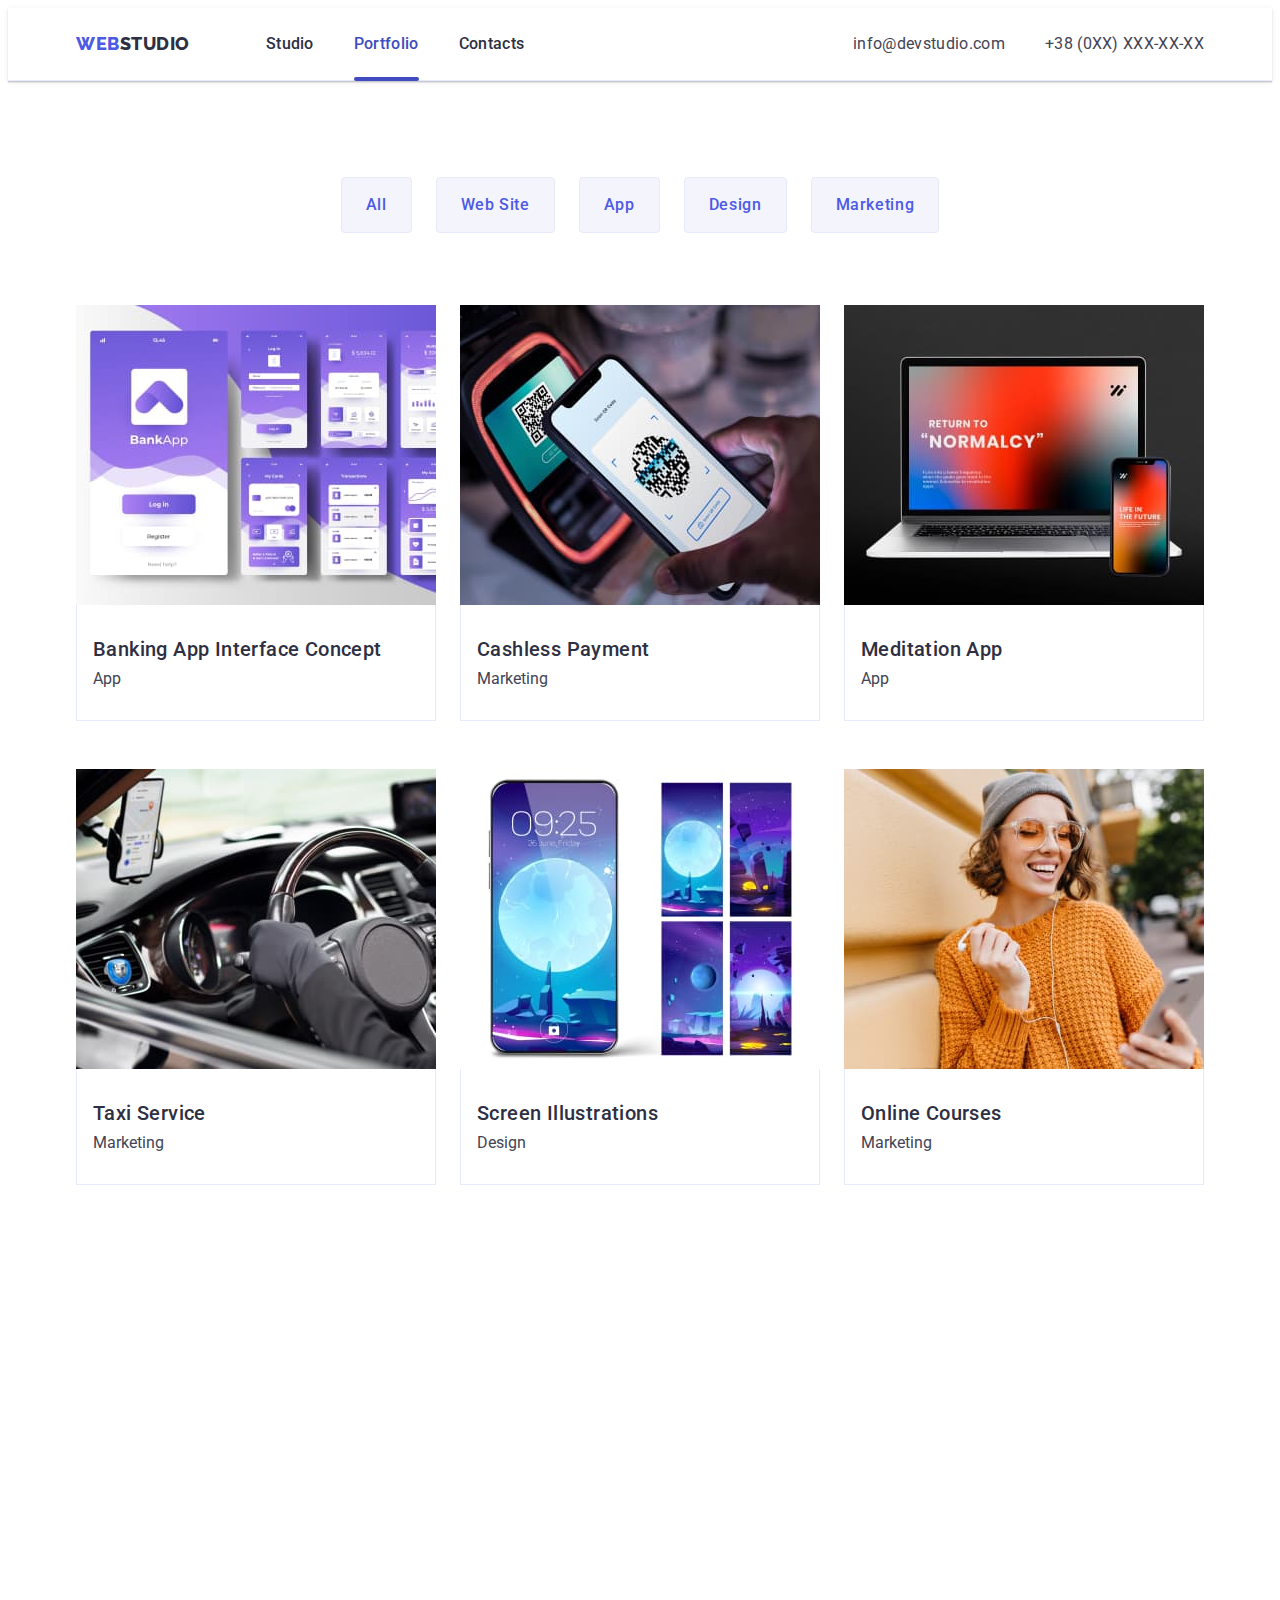
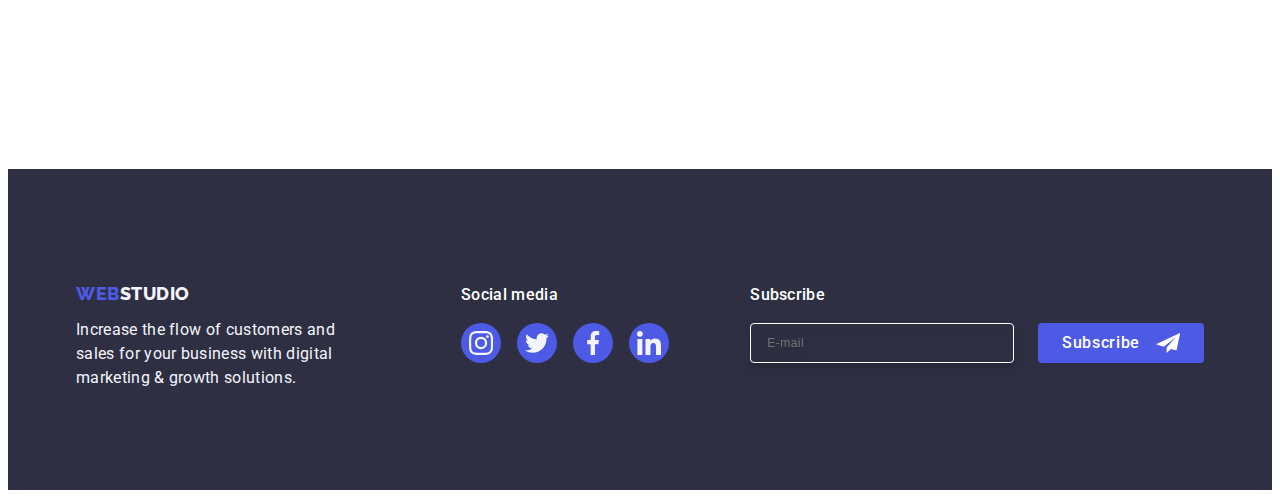
==== commit ae276a0c: "Commit goit-markup-hw-06 final" ====
--- a/portfolio.html
+++ b/portfolio.html
@@ -27,8 +27,7 @@
     !----------------------------------->
     <header class="header">
 
-        <!-- DIV: Flex container 
-        todo !-------------------------------->
+        <!-- DIV: Flex container -->
         <div class="container header-container">
 
             <!-- LIST: Navigation -->
@@ -41,14 +40,17 @@
                 <!-- ? Pagination list -->
                 <ul class="nav-list list">
 
+                    <!-- ITEM -->
                     <li class="nav-item"><a class="nav-link link" href="./index.html" target="blank"
                             title="Studio">Studio</a>
                     </li>
 
+                    <!-- ITEM -->
                     <li class="nav-item"><a class="nav-link link current" href="./portfolio.html" target="_blank"
                             title="Portfolio">Portfolio</a>
                     </li>
 
+                    <!-- ITEM -->
                     <li class="nav-item"><a class="nav-link link" href="./contacts.html" target="_blank"
                             title="Contacts">Contacts</a>
                     </li>
@@ -56,14 +58,18 @@
 
             </nav>
 
-            <!-- LIST: Address -->
+
             <address class="address">
+
+                <!-- LIST: Address -->
                 <ul class="address-list list">
 
+                    <!-- ITEM -->
                     <li class="address-item"><a class="address-link link" href="mailto:info@devstudio.com"
                             title="Email">info@devstudio.com</a>
                     </li>
 
+                    <!-- ITEM -->
                     <li class="address-item"><a class="address-link link" href="tel:+380XXXXXXXXX" title="Phone number">
                             +38 (0XX) XXX-XX-XX</a>
                     </li>
@@ -82,8 +88,7 @@
         <!-- SECTION: Projects -->
         <section class="section projects">
 
-            <!-- DIV: Flex container  
-            todo: !------------------------------->
+            <!-- DIV: Flex container -->
             <div class="projects-container container">
 
                 <h1 class="projects-title visually-hidden">Projects</h1>
@@ -119,6 +124,7 @@
 
                 <!-- LIST: Cards list -->
                 <ul class="projects-list list">
+
                     <!-- ITEM: Card -->
                     <li class="projects-list-item" data-aos="zoom-in">
                         <a class="projects-item-link link" href="">
@@ -137,6 +143,7 @@
                             </div>
                         </a>
                     </li>
+
                     <!-- ITEM: Card -->
                     <li class="projects-list-item" data-aos="zoom-in">
                         <a class="projects-item-link link" href="">
@@ -153,6 +160,7 @@
                             </div>
                         </a>
                     </li>
+
                     <!-- ITEM: Card -->
                     <li class="projects-list-item" data-aos="zoom-in">
                         <a class="projects-item-link link" href="">
@@ -169,6 +177,7 @@
                             </div>
                         </a>
                     </li>
+
                     <!-- ITEM: Card -->
                     <li class="projects-list-item" data-aos="zoom-in">
                         <a class="projects-item-link link" href="">
@@ -185,6 +194,7 @@
                             </div>
                         </a>
                     </li>
+
                     <!-- ITEM: Card -->
                     <li class="projects-list-item" data-aos="zoom-in">
                         <a class="projects-item-link link" href="">
@@ -201,6 +211,7 @@
                             </div>
                         </a>
                     </li>
+
                     <!-- ITEM: Card -->
                     <li class="projects-list-item" data-aos="zoom-in">
                         <a class="projects-item-link link" href="">
@@ -217,6 +228,7 @@
                             </div>
                         </a>
                     </li>
+
                     <!-- ITEM: Card -->
                     <li class="projects-list-item" data-aos="zoom-in">
                         <a class="projects-item-link link" href="">
@@ -233,6 +245,7 @@
                             </div>
                         </a>
                     </li>
+
                     <!-- ITEM: Card -->
                     <li class="projects-list-item" data-aos="zoom-in">
                         <a class="projects-item-link link" href="">
@@ -249,6 +262,7 @@
                             </div>
                         </a>
                     </li>
+
                     <!-- ITEM: Card -->
                     <li class="projects-list-item" data-aos="zoom-in">
                         <a class="projects-item-link link" href="">
@@ -276,10 +290,10 @@
     !----------------------------------->
     <footer class="footer">
 
-        <!-- DIV: Flex container 
-        todo !-------------------------------->
+        <!-- DIV: Flex container -->
         <div class="container footer-container">
 
+            <!-- ITEMS Footer logo & slogan -->
             <div class="footer-slogan">
 
                 <a class="footer-slogan-logo link" href="./index.html" target="_blank" title="WebStudio">
@@ -292,6 +306,7 @@
                 </p>
             </div>
 
+            <!-- DIV Footer socials -->
             <div class="footer-socials">
 
                 <p class="footer-socials-text">Social media</p>
--- a/css/styles.css
+++ b/css/styles.css
@@ -425,8 +425,7 @@
 }
 
 /* todo: refact
-! [.team-title has the same properies] */
-
+! [.team-title has got the same properies] */
 .about-item {
   border: 1px solid var(--c-about-item-border);
 }
@@ -911,15 +910,15 @@
   cursor: pointer;
   background-color: var(--c-modal-box-bg);
   border-radius: 4px;
+  filter:
+    drop-shadow(0px 1px 2px rgba(0, 0, 0, 0.2)),
+    drop-shadow(0px 1px 3px rgba(0, 0, 0, 0.12)),
+    drop-shadow(0px 1px 1px rgba(0, 0, 0, 0.14));
   transform: translate(-50%, -50%) scaleY(1);
   box-shadow:
     0px 1px 1px rgba(0, 0, 0, 0.14),
     0px 1px 3px rgba(0, 0, 0, 0.12),
     0px 2px 1px rgba(0, 0, 0, 0.2);
-  filter:
-    drop-shadow(0px 1px 2px rgba(0, 0, 0, 0.2)),
-    drop-shadow(0px 1px 3px rgba(0, 0, 0, 0.12)),
-    drop-shadow(0px 1px 1px rgba(0, 0, 0, 0.14));
   transition: transform 250ms var(--t-cubic-bezier);
 }
 
@@ -974,7 +973,7 @@
   fill: var(--c-close-btn-icon-hov);
 }
 
-/* TODO FORM Modal */
+/* FORM Modal */
 
 .modal-form {
   display: flex;
@@ -1053,10 +1052,12 @@
 }
 
 .modal-form-label[for="user-privacy"] {
-  display: flex;
-  align-items: center;
   margin-bottom: 0;
   letter-spacing: 0.04em;
+}
+
+.modal-form-label[for="user-privacy"] span {
+  vertical-align: middle;
 }
 
 .modal-form-field>.modal-form-item input:focus+svg {
@@ -1069,8 +1070,8 @@
 }
 
 .modal-form-checkbox {
+  display: inline-flex;
   position: relative;
-  display: inline-flex;
   width: 16px;
   height: 16px;
   margin-right: 8px;
